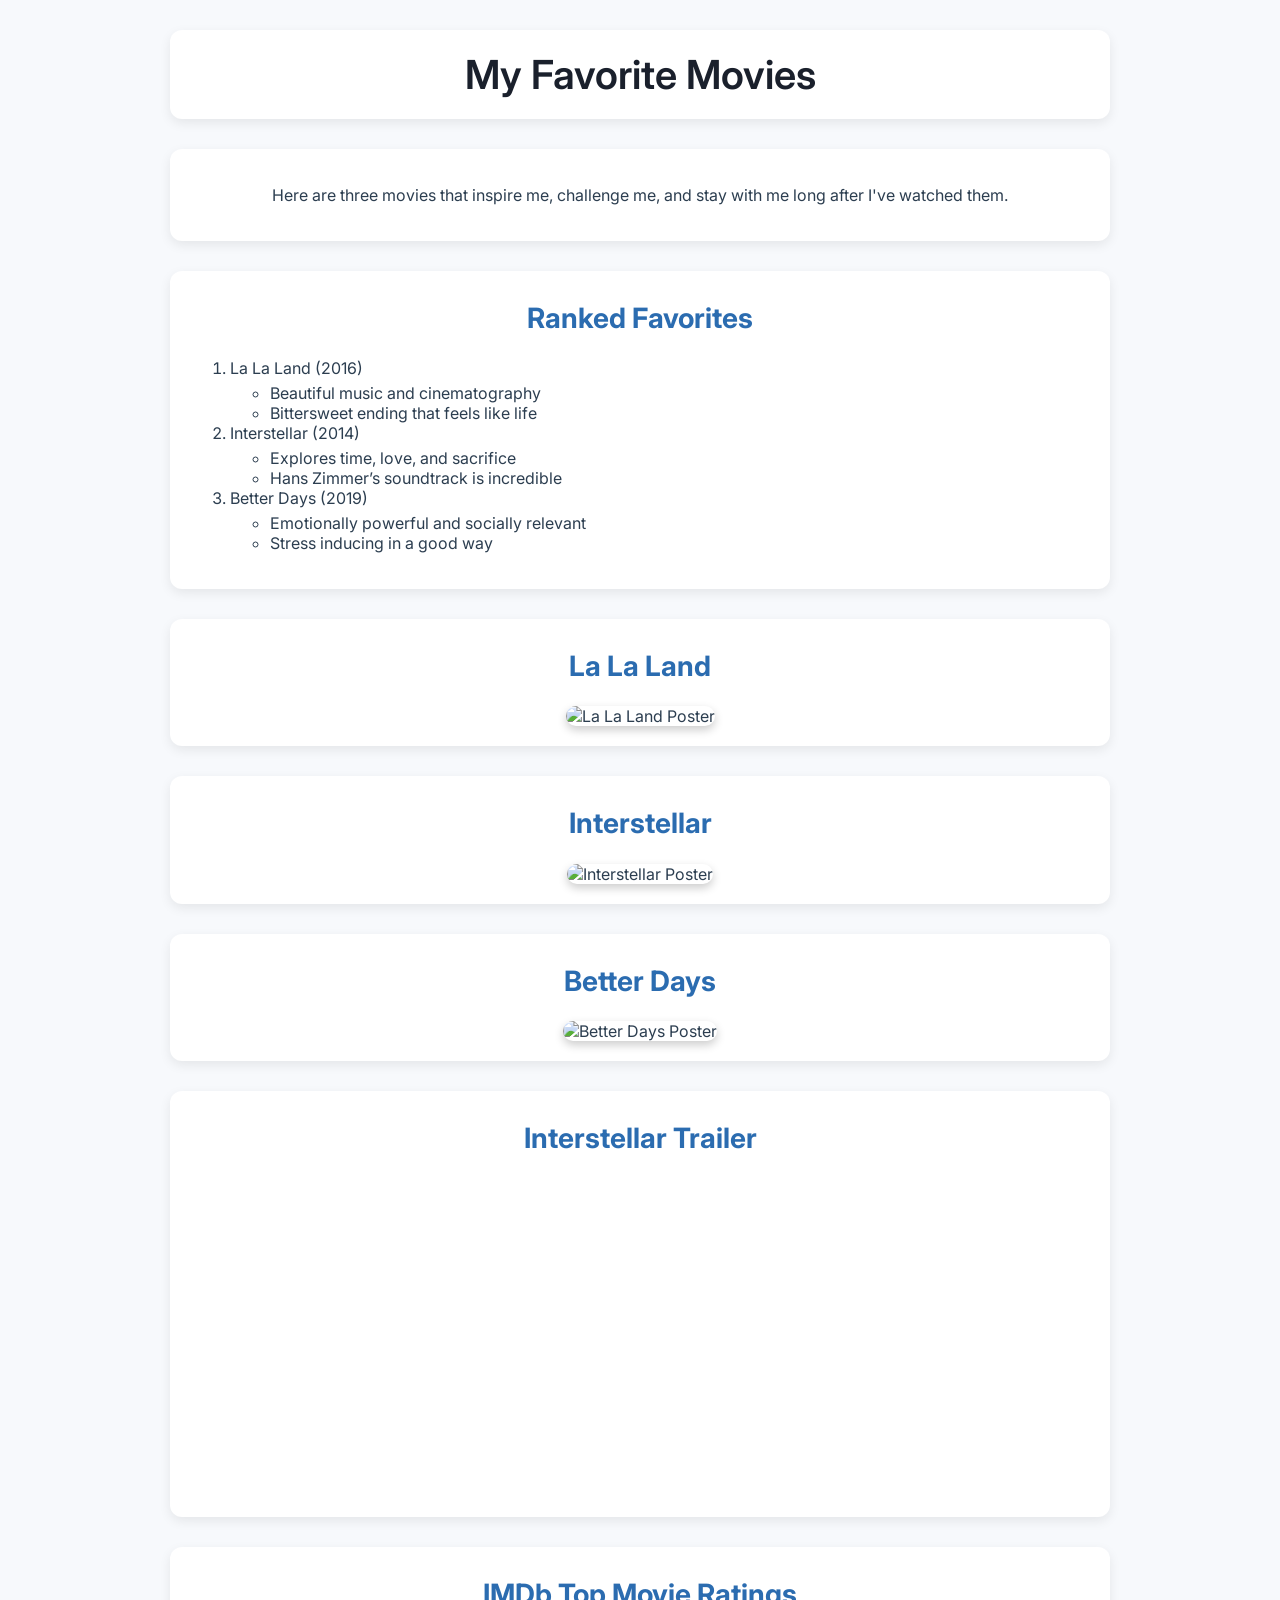
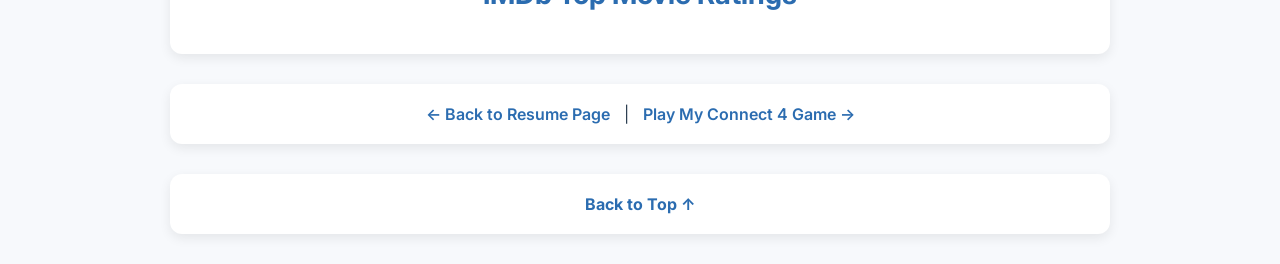
==== scratch.html @ 3b05af12 "Add files via upload" ====
<!DOCTYPE html>
<html lang="en">
  <head>
    <meta charset="UTF-8" />
    <meta name="viewport" content="width=device-width, initial-scale=1.0" />
    <title>My Favorite Movies</title>
    <link rel="stylesheet" href="scratch.css">
  </head>
  
<body>
  <h1 id="top">My Favorite Movies</h1>

  <div class="intro">
    <p>Here are three movies that inspire me, challenge me, and stay with me long after I've watched them.</p>
  </div>

  <div class="list">
    <h2>Ranked Favorites</h2>
    <ol>
      <li>La La Land (2016)
        <ul>
          <li>Beautiful music and cinematography</li>
          <li>Bittersweet ending that feels like life</li>
        </ul>
      </li>
      <li>Interstellar (2014)
        <ul>
          <li>Explores time, love, and sacrifice</li>
          <li>Hans Zimmer’s soundtrack is incredible</li>
        </ul>
      </li>
      <li>Better Days (2019)
        <ul>
          <li>Emotionally powerful and socially relevant</li>
          <li>Stress inducing in a good way</li>
        </ul>
      </li>
    </ol>
  </div>

  <div class="poster">
    <h2>La La Land</h2>
    <img src="assets/img/lalaland.jpg" alt="La La Land Poster" width="300">
  </div>
  <div class="poster">
    <h2>Interstellar</h2>
    <img src="assets/img/interstellar.jpg" alt="Interstellar Poster" width="300">
  </div>
  
  <div class="poster">
    <h2>Better Days</h2>
    <img src="assets/img/betterdays.jpg" alt="Better Days Poster" width="300">
  </div>
  

  <div class="video">
    <h2>Interstellar Trailer</h2>
    <iframe width="560" height="315" src="https://www.youtube.com/embed/zSWdZVtXT7E"
            title="Interstellar Trailer" frameborder="0" allowfullscreen></iframe>
  </div>


  <div class="tableau">
    <h2>IMDb Top Movie Ratings</h2>
    <div class='tableauPlaceholder' id='viz1745440879362' style='position: relative'>
      <noscript>
        <a href='#'>
          <img alt='IMDb Movies'
               src='https://public.tableau.com/static/images/IM/IMDBTopMovies_17101706981570/IMDbMovies/1_rss.png'
               style='border: none' />
        </a>
      </noscript>
      <object class='tableauViz' style='display:none;'>
        <param name='host_url' value='https%3A%2F%2Fpublic.tableau.com%2F' />
        <param name='embed_code_version' value='3' />
        <param name='site_root' value='' />
        <param name='name' value='IMDBTopMovies_17101706981570&#47;IMDbMovies' />
        <param name='tabs' value='no' />
        <param name='toolbar' value='yes' />
        <param name='static_image' value='https://public.tableau.com/static/images/IM/IMDBTopMovies_17101706981570/IMDbMovies/1.png' />
        <param name='animate_transition' value='yes' />
        <param name='display_static_image' value='yes' />
        <param name='display_spinner' value='yes' />
        <param name='display_overlay' value='yes' />
        <param name='display_count' value='yes' />
        <param name='language' value='en-US' />
      </object>
    </div>
    <script type='text/javascript'>
      var divElement = document.getElementById('viz1745440879362');
      var vizElement = divElement.getElementsByTagName('object')[0];
      vizElement.style.width = '100%';
      vizElement.style.height = '800px';
      var scriptElement = document.createElement('script');
      scriptElement.src = 'https://public.tableau.com/javascripts/api/viz_v1.js';
      vizElement.parentNode.insertBefore(scriptElement, vizElement);
    </script>
  </div>

  <div class="nav">
    <a href="index.html">← Back to Resume Page</a> |
    <a href="webapp.html">Play My Connect 4 Game →</a>
  </div>
</body>
</html>
<div class="anchor">
  <a href="#top">Back to Top ↑</a>
</div>
---- scratch.css ----
/* Import a modern font */
@import url('https://fonts.googleapis.com/css2?family=Inter:wght@400;600&display=swap');

/* Global styles */
body {
    background-color: #f7f9fc;
    font-family: 'Inter', sans-serif;
    color: #2c3e50;
    margin: 0;
    padding: 0;
    text-align: center;
}

/* Page spacing */
body > * {
    margin: 30px auto;
    max-width: 900px;
    padding: 20px;
    border-radius: 12px;
    background-color: #ffffff;
    box-shadow: 0 4px 12px rgba(0, 0, 0, 0.08);
}

/* Headings */
h1 {
    font-size: 2.5rem;
    font-weight: 600;
    color: #1a202c;
    margin-bottom: 10px;
}
h2 {
    font-size: 1.75rem;
    margin-top: 10px;
    color: #2b6cb0;
}

/* List styling */
ol {
    text-align: left;
    padding-left: 40px;
}
ul {
    margin-top: 5px;
}

/* Image */
img {
    max-width: 100%;
    border-radius: 10px;
    box-shadow: 0 4px 10px rgba(0, 0, 0, 0.2);
}

/* YouTube video */
.video iframe {
    width: 100%;
    max-width: 560px;
    height: 315px;
    border: none;
    border-radius: 10px;
}

/* Anchor link */
.anchor {
    margin-top: 10px;
}
.anchor a {
    font-weight: bold;
    color: #2b6cb0;
    text-decoration: none;
}
.anchor a:hover {
    text-decoration: underline;
}

/* Tableau embed responsiveness */
.tableau .tableauPlaceholder {
    width: 100%;
    overflow-x: auto;
}

/* Navigation */
.nav a {
    display: inline-block;
    margin: 0 10px;
    color: #2b6cb0;
    font-weight: 600;
    text-decoration: none;
    transition: color 0.2s ease;
}
.nav a:hover {
    color: #1a365d;
}
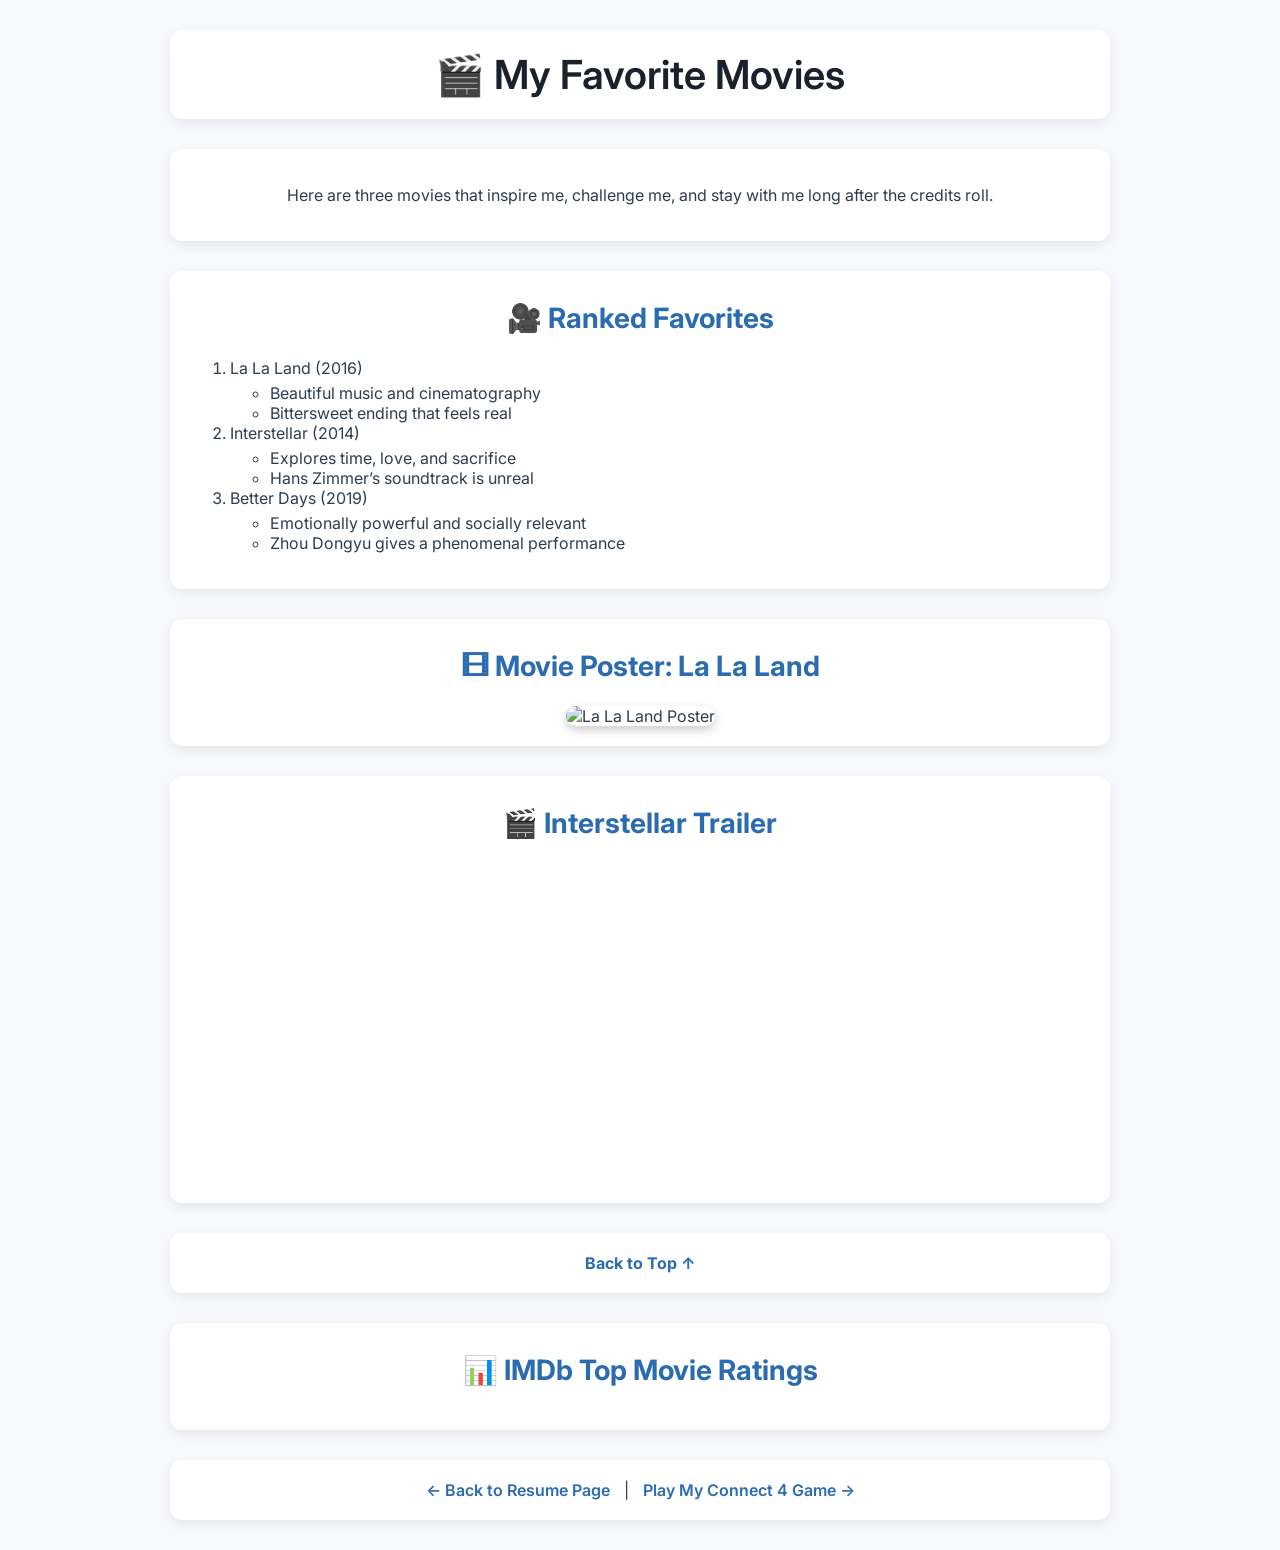
==== commit 495639b1: "Add files via upload" ====
--- a/scratch.html
+++ b/scratch.html
@@ -1,108 +1,98 @@
-<!DOCTYPE html>
-<html lang="en">
-  <head>
-    <meta charset="UTF-8" />
-    <meta name="viewport" content="width=device-width, initial-scale=1.0" />
-    <title>My Favorite Movies</title>
-    <link rel="stylesheet" href="scratch.css">
-  </head>
-  
-<body>
-  <h1 id="top">My Favorite Movies</h1>
-
-  <div class="intro">
-    <p>Here are three movies that inspire me, challenge me, and stay with me long after I've watched them.</p>
-  </div>
-
-  <div class="list">
-    <h2>Ranked Favorites</h2>
-    <ol>
-      <li>La La Land (2016)
-        <ul>
-          <li>Beautiful music and cinematography</li>
-          <li>Bittersweet ending that feels like life</li>
-        </ul>
-      </li>
-      <li>Interstellar (2014)
-        <ul>
-          <li>Explores time, love, and sacrifice</li>
-          <li>Hans Zimmer’s soundtrack is incredible</li>
-        </ul>
-      </li>
-      <li>Better Days (2019)
-        <ul>
-          <li>Emotionally powerful and socially relevant</li>
-          <li>Stress inducing in a good way</li>
-        </ul>
-      </li>
-    </ol>
-  </div>
-
-  <div class="poster">
-    <h2>La La Land</h2>
-    <img src="assets/img/lalaland.jpg" alt="La La Land Poster" width="300">
-  </div>
-  <div class="poster">
-    <h2>Interstellar</h2>
-    <img src="assets/img/interstellar.jpg" alt="Interstellar Poster" width="300">
-  </div>
-  
-  <div class="poster">
-    <h2>Better Days</h2>
-    <img src="assets/img/betterdays.jpg" alt="Better Days Poster" width="300">
-  </div>
-  
-
-  <div class="video">
-    <h2>Interstellar Trailer</h2>
-    <iframe width="560" height="315" src="https://www.youtube.com/embed/zSWdZVtXT7E"
-            title="Interstellar Trailer" frameborder="0" allowfullscreen></iframe>
-  </div>
-
-
-  <div class="tableau">
-    <h2>IMDb Top Movie Ratings</h2>
-    <div class='tableauPlaceholder' id='viz1745440879362' style='position: relative'>
-      <noscript>
-        <a href='#'>
-          <img alt='IMDb Movies'
-               src='https://public.tableau.com/static/images/IM/IMDBTopMovies_17101706981570/IMDbMovies/1_rss.png'
-               style='border: none' />
-        </a>
-      </noscript>
-      <object class='tableauViz' style='display:none;'>
-        <param name='host_url' value='https%3A%2F%2Fpublic.tableau.com%2F' />
-        <param name='embed_code_version' value='3' />
-        <param name='site_root' value='' />
-        <param name='name' value='IMDBTopMovies_17101706981570&#47;IMDbMovies' />
-        <param name='tabs' value='no' />
-        <param name='toolbar' value='yes' />
-        <param name='static_image' value='https://public.tableau.com/static/images/IM/IMDBTopMovies_17101706981570/IMDbMovies/1.png' />
-        <param name='animate_transition' value='yes' />
-        <param name='display_static_image' value='yes' />
-        <param name='display_spinner' value='yes' />
-        <param name='display_overlay' value='yes' />
-        <param name='display_count' value='yes' />
-        <param name='language' value='en-US' />
-      </object>
-    </div>
-    <script type='text/javascript'>
-      var divElement = document.getElementById('viz1745440879362');
-      var vizElement = divElement.getElementsByTagName('object')[0];
-      vizElement.style.width = '100%';
-      vizElement.style.height = '800px';
-      var scriptElement = document.createElement('script');
-      scriptElement.src = 'https://public.tableau.com/javascripts/api/viz_v1.js';
-      vizElement.parentNode.insertBefore(scriptElement, vizElement);
-    </script>
-  </div>
-
-  <div class="nav">
-    <a href="index.html">← Back to Resume Page</a> |
-    <a href="webapp.html">Play My Connect 4 Game →</a>
-  </div>
-</body>
-</html>
-<div class="anchor">
-  <a href="#top">Back to Top ↑</a>
-</div>
+<!DOCTYPE html>
+<html lang="en">
+  <head>
+    <meta charset="UTF-8" />
+    <meta name="viewport" content="width=device-width, initial-scale=1.0" />
+    <title>My Favorite Movies</title>
+    <link rel="stylesheet" href="scratch.css">
+  </head>
+  
+<body>
+  <h1 id="top">🎬 My Favorite Movies</h1>
+
+  <div class="intro">
+    <p>Here are three movies that inspire me, challenge me, and stay with me long after the credits roll.</p>
+  </div>
+
+  <div class="list">
+    <h2>🎥 Ranked Favorites</h2>
+    <ol>
+      <li>La La Land (2016)
+        <ul>
+          <li>Beautiful music and cinematography</li>
+          <li>Bittersweet ending that feels real</li>
+        </ul>
+      </li>
+      <li>Interstellar (2014)
+        <ul>
+          <li>Explores time, love, and sacrifice</li>
+          <li>Hans Zimmer’s soundtrack is unreal</li>
+        </ul>
+      </li>
+      <li>Better Days (2019)
+        <ul>
+          <li>Emotionally powerful and socially relevant</li>
+          <li>Zhou Dongyu gives a phenomenal performance</li>
+        </ul>
+      </li>
+    </ol>
+  </div>
+
+  <div class="poster">
+    <h2>🎞 Movie Poster: La La Land</h2>
+    <img src="assets/img/lalaland.jpg" alt="La La Land Poster" width="300">
+  </div>
+
+  <div class="video">
+    <h2>🎬 Interstellar Trailer</h2>
+    <iframe width="560" height="315" src="https://www.youtube.com/embed/zSWdZVtXT7E"
+            title="Interstellar Trailer" frameborder="0" allowfullscreen></iframe>
+  </div>
+
+  <div class="anchor">
+    <a href="#top">Back to Top ↑</a>
+  </div>
+
+  <div class="tableau">
+    <h2>📊 IMDb Top Movie Ratings</h2>
+    <div class='tableauPlaceholder' id='viz1745440879362' style='position: relative'>
+      <noscript>
+        <a href='#'>
+          <img alt='IMDb Movies'
+               src='https://public.tableau.com/static/images/IM/IMDBTopMovies_17101706981570/IMDbMovies/1_rss.png'
+               style='border: none' />
+        </a>
+      </noscript>
+      <object class='tableauViz' style='display:none;'>
+        <param name='host_url' value='https%3A%2F%2Fpublic.tableau.com%2F' />
+        <param name='embed_code_version' value='3' />
+        <param name='site_root' value='' />
+        <param name='name' value='IMDBTopMovies_17101706981570&#47;IMDbMovies' />
+        <param name='tabs' value='no' />
+        <param name='toolbar' value='yes' />
+        <param name='static_image' value='https://public.tableau.com/static/images/IM/IMDBTopMovies_17101706981570/IMDbMovies/1.png' />
+        <param name='animate_transition' value='yes' />
+        <param name='display_static_image' value='yes' />
+        <param name='display_spinner' value='yes' />
+        <param name='display_overlay' value='yes' />
+        <param name='display_count' value='yes' />
+        <param name='language' value='en-US' />
+      </object>
+    </div>
+    <script type='text/javascript'>
+      var divElement = document.getElementById('viz1745440879362');
+      var vizElement = divElement.getElementsByTagName('object')[0];
+      vizElement.style.width = '100%';
+      vizElement.style.height = '800px';
+      var scriptElement = document.createElement('script');
+      scriptElement.src = 'https://public.tableau.com/javascripts/api/viz_v1.js';
+      vizElement.parentNode.insertBefore(scriptElement, vizElement);
+    </script>
+  </div>
+
+  <div class="nav">
+    <a href="index.html">← Back to Resume Page</a> |
+    <a href="webapp.html">Play My Connect 4 Game →</a>
+  </div>
+</body>
+</html>
--- a/scratch.css
+++ b/scratch.css
@@ -1,94 +1,94 @@
-
-
-/* Import a modern font */
-@import url('https://fonts.googleapis.com/css2?family=Inter:wght@400;600&display=swap');
-
-/* Global styles */
-body {
-    background-color: #f7f9fc;
-    font-family: 'Inter', sans-serif;
-    color: #2c3e50;
-    margin: 0;
-    padding: 0;
-    text-align: center;
-}
-
-/* Page spacing */
-body > * {
-    margin: 30px auto;
-    max-width: 900px;
-    padding: 20px;
-    border-radius: 12px;
-    background-color: #ffffff;
-    box-shadow: 0 4px 12px rgba(0, 0, 0, 0.08);
-}
-
-/* Headings */
-h1 {
-    font-size: 2.5rem;
-    font-weight: 600;
-    color: #1a202c;
-    margin-bottom: 10px;
-}
-h2 {
-    font-size: 1.75rem;
-    margin-top: 10px;
-    color: #2b6cb0;
-}
-
-/* List styling */
-ol {
-    text-align: left;
-    padding-left: 40px;
-}
-ul {
-    margin-top: 5px;
-}
-
-/* Image */
-img {
-    max-width: 100%;
-    border-radius: 10px;
-    box-shadow: 0 4px 10px rgba(0, 0, 0, 0.2);
-}
-
-/* YouTube video */
-.video iframe {
-    width: 100%;
-    max-width: 560px;
-    height: 315px;
-    border: none;
-    border-radius: 10px;
-}
-
-/* Anchor link */
-.anchor {
-    margin-top: 10px;
-}
-.anchor a {
-    font-weight: bold;
-    color: #2b6cb0;
-    text-decoration: none;
-}
-.anchor a:hover {
-    text-decoration: underline;
-}
-
-/* Tableau embed responsiveness */
-.tableau .tableauPlaceholder {
-    width: 100%;
-    overflow-x: auto;
-}
-
-/* Navigation */
-.nav a {
-    display: inline-block;
-    margin: 0 10px;
-    color: #2b6cb0;
-    font-weight: 600;
-    text-decoration: none;
-    transition: color 0.2s ease;
-}
-.nav a:hover {
-    color: #1a365d;
-}
+
+
+/* Import a modern font */
+@import url('https://fonts.googleapis.com/css2?family=Inter:wght@400;600&display=swap');
+
+/* Global styles */
+body {
+    background-color: #f7f9fc;
+    font-family: 'Inter', sans-serif;
+    color: #2c3e50;
+    margin: 0;
+    padding: 0;
+    text-align: center;
+}
+
+/* Page spacing */
+body > * {
+    margin: 30px auto;
+    max-width: 900px;
+    padding: 20px;
+    border-radius: 12px;
+    background-color: #ffffff;
+    box-shadow: 0 4px 12px rgba(0, 0, 0, 0.08);
+}
+
+/* Headings */
+h1 {
+    font-size: 2.5rem;
+    font-weight: 600;
+    color: #1a202c;
+    margin-bottom: 10px;
+}
+h2 {
+    font-size: 1.75rem;
+    margin-top: 10px;
+    color: #2b6cb0;
+}
+
+/* List styling */
+ol {
+    text-align: left;
+    padding-left: 40px;
+}
+ul {
+    margin-top: 5px;
+}
+
+/* Image */
+img {
+    max-width: 100%;
+    border-radius: 10px;
+    box-shadow: 0 4px 10px rgba(0, 0, 0, 0.2);
+}
+
+/* YouTube video */
+.video iframe {
+    width: 100%;
+    max-width: 560px;
+    height: 315px;
+    border: none;
+    border-radius: 10px;
+}
+
+/* Anchor link */
+.anchor {
+    margin-top: 10px;
+}
+.anchor a {
+    font-weight: bold;
+    color: #2b6cb0;
+    text-decoration: none;
+}
+.anchor a:hover {
+    text-decoration: underline;
+}
+
+/* Tableau embed responsiveness */
+.tableau .tableauPlaceholder {
+    width: 100%;
+    overflow-x: auto;
+}
+
+/* Navigation */
+.nav a {
+    display: inline-block;
+    margin: 0 10px;
+    color: #2b6cb0;
+    font-weight: 600;
+    text-decoration: none;
+    transition: color 0.2s ease;
+}
+.nav a:hover {
+    color: #1a365d;
+}
